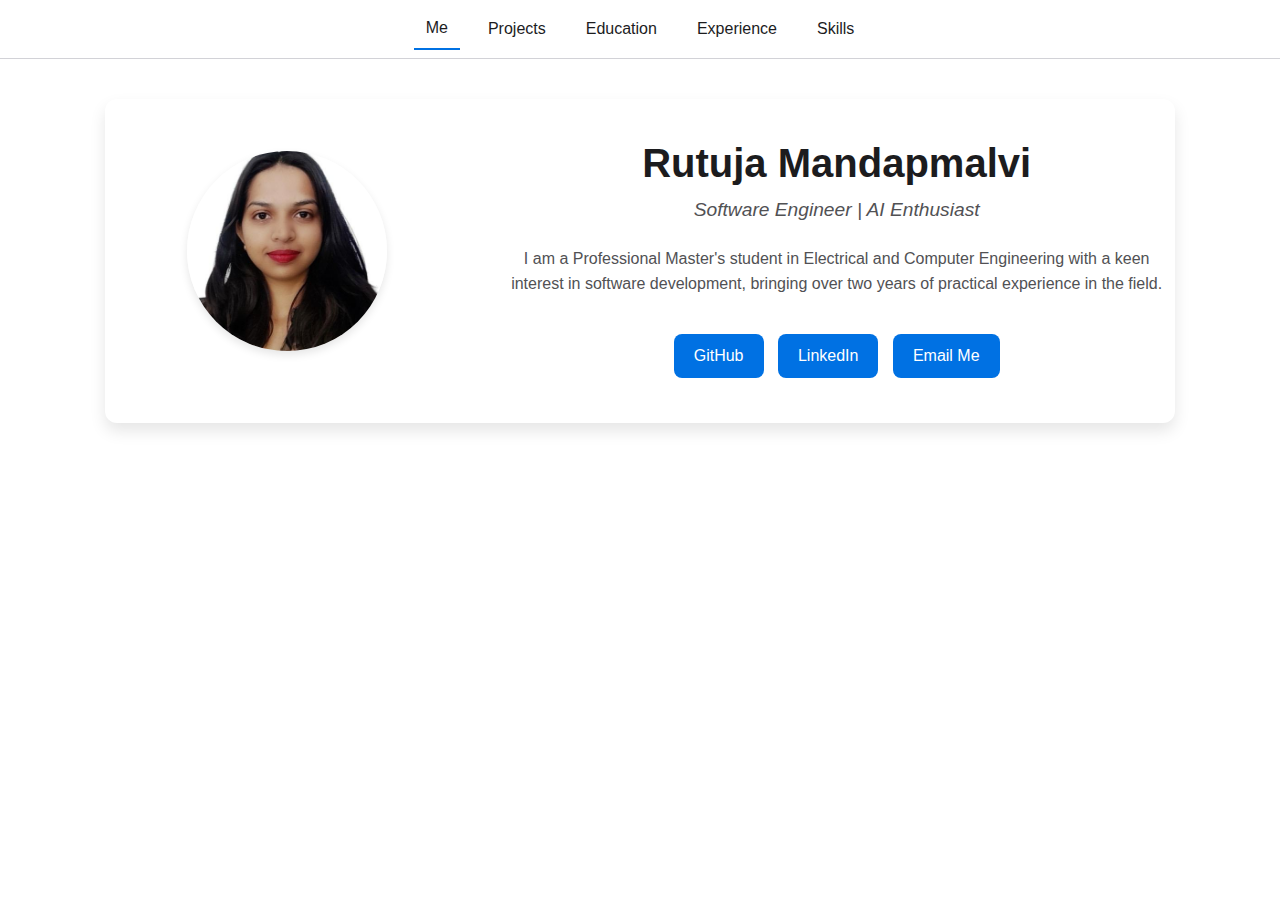
==== index.html @ fc2d43c4 "Initial commit" ====
<!DOCTYPE html>
<html lang="en">
<head>
    <meta charset="UTF-8">
    <title>My Portfolio</title>
    <link rel="stylesheet" href="css/style.css">
    <link rel="stylesheet" href="https://maxcdn.bootstrapcdn.com/bootstrap/4.0.0/css/bootstrap.min.css">
</head>

<body>

    <nav class="navbar">
        <ul class="nav" id="myTab" role="tablist">
            <li class="nav-item">
                <a class="nav-link active" id="me-tab" data-bs-toggle="tab" href="#me" role="tab">Me</a>
            </li>
            <li class="nav-item">
                <a class="nav-link" id="projects-tab" data-bs-toggle="tab" href="#projects" role="tab">Projects</a>
            </li>
            <li class="nav-item">
                <a class="nav-link" id="education-tab" data-bs-toggle="tab" href="#education" role="tab">Education</a>
            </li>
            <li class="nav-item">
                <a class="nav-link" id="experience-tab" data-bs-toggle="tab" href="#experience" role="tab">Experience</a>
            </li>
            <li class="nav-item">
                <a class="nav-link" id="skills-tab" data-bs-toggle="tab" href="#skills" role="tab">Skills</a>
            </li>
        </ul>
    </nav>
    <div class="container">
        <div class="tab-content mt-4" id="myTabContent">
            <div class="tab-pane fade show active" id="me" role="tabpanel">
                <div class="content">
                    <div class="row align-items-center">
                        <div class="col-md-4 text-center">
                            <img src="images/portfolio.jpeg" alt="Rutuja Mandapmalvi" class="profile-img">
                        </div>
                        <div class="col-md-8">
                            <h1>Rutuja Mandapmalvi</h1>
                            <p class="designation">Software Engineer | AI Enthusiast</p>
                            <p>I am a Professional Master's student in Electrical and Computer Engineering with a keen interest in software development, bringing over two years of practical experience in the field.</p>
                            <div class="mt-3">
                                <a href="https://github.com/1234567890925" class="button" target="_blank">GitHub</a>
                                <a href="https://www.linkedin.com/in/rutuja-mandapmalvi/" class="button" target="_blank">LinkedIn</a>
                                <a href="mailto:rutujm@uw.edu" class="button">Email Me</a>
                            </div>
                        </div>
                    </div>
                </div>
            </div>

            <!-- Projects Tab -->
            <div class="tab-pane fade" id="projects" role="tabpanel">
                <div class="row justify-content-center">
                    <div class="col-sm-12 col-md-4">
                        <div class="card mb-4">
                            <img src="images/f1-logo.png" class="img-fluid rounded-start" alt="F1-GPT">
                            <div class="card-body">
                                <h5 class="card-title">F1-GPT</h5>
                                <p class="card-text">A chatbot using OpenAI models for answering queries related to Formula 1 motorsport.</p>
                                <p><strong>Technologies:</strong> Next.js, OpenAI, DataStax</p>
                                <a href="https://github.com/1234567890925/f1gpt" target="_blank" class="btn btn-primary">View Project</a>
                            </div>
                        </div>
                    </div>
                    <div class="col-sm-12 col-md-4">
                        <div class="card mb-4">
                            <img src="images/food-cal.jpg" class="img-fluid rounded-start" alt="Food Estimation">
                            <div class="card-body">
                                <h5 class="card-title">Food Calories Estimation</h5>
                                <p class="card-text">Image processing techniques to estimate food calorie count using CNN models.</p>
                                <p><strong>Technologies:</strong> Python, CNN, OpenCV</p>
                            </div>
                        </div>
                    </div>
                </div>
            </div>

            <!-- Education Tab -->
            <div class="tab-pane fade" id="education" role="tabpanel">
                <div class="education-section">
                    <div class="degree">
                        <h2>Professional Masters in Computer Engineering</h2>
                        <h3>University of Washington</h3>
                        <p class="date">Expected: August 2026</p>
                        <p><strong>GPA:</strong> 4.0</p>
                        <p><strong>Coursework: </strong>Machine Learning for Cybersecurity(WI25), Advanced Data Structures And Algorithms,
                            Introduction to Database Systems(WI25)</p>
                    </div>
                    <div class="degree">
                        <h2>Bachelor of Computer Engineering</h2>
                        <h3>University of Pune</h3>
                        <p class="date">September 2018 - April 2022</p>
                        <p><strong>GPA:</strong> 3.6</p>
                        <p><strong>Coursework: </strong>Software Computing and Optimal Algorithm, Software Testing and QA, Software Engineering and
                            Project Management, Cloud Computing</p>
                    </div>
                </div>
            </div>

            <!-- Experience Tab -->
            <div class="tab-pane fade" id="experience" role="tabpanel">
                <div class="row d-flex flex-nowrap justify-content-center">
                    <!-- Persistent Systems Experience -->
                    <div class="col-md-4">
                        <div class="card mb-4">
                            <img src="images/Persistent.jpg" class="img-fluid rounded-start" alt="Persistent Systems">
                            <div class="card-body">
                                <h5 class="card-title">Persistent Systems Limited</h5>
                                <p class="card-text">Worked as a Software Engineer specializing in backend development, frontend solutions, and cloud integration.</p>
                                <p><strong>Technologies:</strong> JavaScript, NodeJS, ExpressJS, ReactJS, Jenkins, Postman, SQL, AWS</p>
                                <p><strong>Duration:</strong> January 2022 - March 2024</p>
                                <a href="persistent.html" class="btn btn-primary">Read More</a>
                            </div>
                        </div>
                    </div>
                
                    <!-- Accenture Experience -->
                    <div class="col-md-4">
                        <div class="card mb-4">
                            <img src="images/Accenture.png" class="img-fluid rounded-start" alt="Accenture">
                            <div class="card-body">
                                <h5 class="card-title">Accenture</h5>
                                <p class="card-text">Packaged App Development Analyst</p>
                                <p><strong>Technologies:</strong> JavaScript, NodeJS, ExpressJS, AWS</p>
                                <p><strong>Duration:</strong> May 2024 - September 2024</p>
                                <a href="accenture.html" class="btn btn-primary">Read More</a>
                            </div>
                        </div>
                    </div>
                
                    <!-- University of Washington Experience -->
                    <div class="col-md-4">
                        <div class="card mb-4">
                            <img src="images/uw.png" class="img-fluid rounded-start" alt="University of Washington">
                            <div class="card-body">
                                <h5 class="card-title">University of Washington</h5>
                                <p class="card-text">Working as a Student Associate</p>
                                <p><strong>Duration:</strong> October 2024 - Present</p>
                                <a href="uw.html" class="btn btn-primary">Read More</a>
                            </div>
                        </div>
                    </div>
                </div>
            </div>

            <div class="tab-content mt-3" id="myTabContent">
                <!-- Skills Tab Content -->
                <div class="tab-pane fade" id="skills" role="tabpanel" aria-labelledby="skills-tab">            
                    <div class="skills-section">
                        <div class="row">
                            <!-- Frontend Skills -->
                            <div class="col-md-6">
                                <h3>Language</h3>
                                <p>Python, JavaScript, HTML, CSS, SQL</p>
                            </div>
                            <!-- Backend Skills -->
                            <div class="col-md-6">
                                <h3>Backend</h3>
                                <p>NodeJS, ExpressJS, NextJS, Jenkins, Postman, Git</p>
                            </div>
                            <!-- Programming Concepts -->
                            <div class="col-md-6">
                                <h3>Concepts</h3>
                                <p>DBMS, OOPs, DSA, RESTful API</p>
                            </div>
                            <!-- Database Technologies -->
                            <div class="col-md-6">
                                <h3>Database Technologies</h3>
                                <p>MySQL, ReactJS</p>
                            </div>
                            <!-- Cloud Technologies -->
                            <div class="col-md-6">
                                <h3>Cloud Technologies</h3>
                                <p>AWS</p>
                            </div>
                        </div>
                    </div>
                </div>
            </div>
            
            <!-- Only Include One Bootstrap Script (Preferably Bootstrap 5) -->
            <script src="https://cdn.jsdelivr.net/npm/bootstrap@5.3.0/dist/js/bootstrap.bundle.min.js"></script>
            
            <!-- Fix jQuery Tab Switching -->
            <script>
                $(document).ready(function(){
                    $('#myTab a').click(function (e) {
                        e.preventDefault();
                        $(this).tab('show');
                    });
                });
            </script>            
</body>
</html>
---- css/style.css ----
/* Global Styles */
body {
    font-family: -apple-system, BlinkMacSystemFont, 'Segoe UI', Roboto, 'Helvetica Neue', Arial, sans-serif;
    color: #1c1c1e; /* Dark gray text */
    background-color: #f5f5f7; /* Light gray background */
    margin: 0;
    padding: 0;
}

/* Navbar */
.navbar {
    background-color: #ffffff; /* White background */
    border-bottom: 1px solid #d2d2d7; /* Subtle bottom border */
    padding: 10px 0;
    position: sticky;
    top: 0;
    z-index: 1000;
}

/* Center the Navbar Links */
.navbar .nav {
    display: flex;
    justify-content: center;
    align-items: center;
    flex-wrap: nowrap;
    width: 100%;
    padding: 0;
    margin: 0;
    list-style: none;
}

/* Navbar Links */
.navbar .nav-link {
    color: #1c1c1e; /* Dark gray text */
    font-size: 1rem;
    text-decoration: none;
    padding: 8px 12px;
    margin: 0 8px;
    transition: color 0.2s ease;
}

.navbar .nav-link:hover {
    color: #0071e3; /* Apple blue hover effect */
}

/* Active Tab */
.navbar .nav-link.active {
    border-bottom: 2px solid #0071e3; /* Blue underline for active tab */
}

/* Tab Content */
.tab-content {
    max-width: 1200px;
    margin: 40px auto;
    padding: 0 20px;
}

.tab-content h1, .tab-content h2, .tab-content h3, .tab-content h4, .tab-content h5, .tab-content h6 {
    font-weight: 600;
    color: #1c1c1e;
}

.tab-content p {
    line-height: 1.6;
    color: #515154;
}

/* Project Cards */
.project-link {
    text-decoration: none;
}

.card {
    background-color: #ffffff;
    border: 1px solid #d2d2d7;
    border-radius: 12px;
    overflow: hidden;
    transition: transform 0.3s ease, box-shadow 0.3s ease;
    text-align: left;
    margin: 20px;
    max-width: 320px;
}

.card:hover {
    transform: translateY(-5px);
    box-shadow: 0 10px 20px rgba(0, 0, 0, 0.1);
}

.card img {
    width: 100%;
    height: auto;
}

.card-body {
    padding: 20px;
}

.card-title {
    font-size: 1.1rem;
    font-weight: 600;
    margin-bottom: 10px;
    color: #1c1c1e;
}

.card-text {
    color: #515154;
    font-size: 0.9rem;
    line-height: 1.4;
}

/* Center Project Cards */
#projects .row {
    display: flex;
    justify-content: center;
    flex-wrap: wrap;
}

/* Buttons (if any) */
.button {
    display: inline-block;
    background-color: #0071e3;
    color: #ffffff;
    padding: 12px 24px;
    border-radius: 8px;
    text-decoration: none;
    font-size: 1rem;
    transition: background-color 0.2s ease;
}

.button:hover {
    background-color: #005bb5;
}

/* Responsive Adjustments */
@media (max-width: 768px) {
    .navbar .nav-link {
        margin: 0 5px;
        font-size: 0.9rem;
        padding: 8px 10px;
    }

    .tab-content {
        margin: 20px auto;
        padding: 0 15px;
    }

    .card {
        margin: 15px auto;
        max-width: 90%;
    }
}
/* Existing CSS */

/* ... [Your existing CSS] ... */

/* New CSS to center content */

/* Center content in the Me tab */
.content {
    max-width: 800px;
    margin: 0 auto;
    text-align: center;
}

/* Center content in the Education tab */
.education-section {
    max-width: 800px;
    margin: 0 auto;
}

/* Center content in the Experience tab */
.timeline {
    max-width: 800px;
    margin: 0 auto;
}

/* Center content in the Skills tab */
.skills-section {
    max-width: 800px;
    margin: 0 auto;
}

/* Center the content within the row */
.skills-section .row {
    display: flex;
    flex-wrap: wrap;
    justify-content: center;
}

/* Center text within columns */
.skills-section .col-md-6 {
    text-align: center;
}

.row.align-items-center {
    display: flex;
    flex-wrap: nowrap;
    align-items: center;
}

.col-md-8 {
    display: flex;
    flex-direction: column;
    justify-content: flex-start;
}

/* Project Cards */
.card {
    background-color: #ffffff;
    border: 1px solid #d2d2d7;
    border-radius: 12px;
    overflow: hidden;
    transition: transform 0.3s ease, box-shadow 0.3s ease;
    text-align: left;
    margin: 10px auto;
    max-width: 100%;
    min-height: 350px; /* Ensures a minimum height */
    display: flex;
    flex-direction: column;
    flex-shrink: 0;
}

.card:hover {
    transform: translateY(-5px);
    box-shadow: 0 10px 20px rgba(0, 0, 0, 0.1);
}

.card img {
    width: 100%;
    height: auto;
}

.card-body {
    padding: 20px;
}

.card-title {
    font-size: 1.25rem;
    font-weight: 600;
    margin-bottom: 15px;
    color: #1c1c1e;
}

.card-text {
    color: #515154;
    font-size: 1rem;
    line-height: 1.5;
}

/* Button Styles */
.btn-primary {
    background-color: #0071e3;
    border: none;
    padding: 6px 12px;
    font-size: 0.9rem;
    border-radius: 8px;
    transition: background-color 0.2s ease;
}

.btn-primary:hover {
    background-color: #005bb5;
}
.timeline-icon img {
    max-width: 100px;
    max-height: 100px;
    width: auto;
    height: auto;
    display: block;
    margin: 0 auto;
}
/* Profile Image Styling */
.profile-img {
    width: 200px;
    height: 200px;
    border-radius: 50%; /* Circular Image */
    object-fit: cover;
    display: block;
    margin: 0 auto 20px auto; /* Center the image and add bottom margin */
    box-shadow: 0 4px 8px rgba(0, 0, 0, 0.1); /* Optional: Add a subtle shadow */
}

/* Designation Style */
.designation {
    font-size: 1.2rem;
    color: #666666;
    font-style: italic;
    margin-bottom: 20px;
}

/* Button Styling for Social Links */
.button {
    display: inline-block;
    background-color: #0071e3;
    color: #ffffff;
    padding: 10px 20px;
    border-radius: 8px;
    text-decoration: none;
    font-size: 1rem;
    margin: 5px 5px; /* Adjusted for better spacing */
    transition: background-color 0.2s ease;
}

.button:hover {
    background-color: #005bb5;
}

/* Ensure content is styled appropriately */
.content {
    max-width: 1200px; /* Adjusted to match container */
    margin: 40px auto;
    padding: 20px;
    background-color: #ffffff;
    border-radius: 12px;
    box-shadow: 0 8px 16px rgba(0, 0, 0, 0.1);
}

/* Responsive Adjustments for the Me Tab */
@media (max-width: 768px) {
    .profile-img {
        width: 150px;
        height: 150px;
        margin-bottom: 15px;
    }

    .designation {
        font-size: 1rem;
    }

    .button {
        padding: 8px 16px;
        font-size: 0.9rem;
        margin: 5px 3px;
    }
}

/* Enhanced Content Styling */
.content {
    max-width: 1200px; /* Adjusted to match container */
    margin: 40px auto;
    padding: 40px 20px; /* Increased top padding */
    background-color: #ffffff;
    border-radius: 12px;
    box-shadow: 0 8px 16px rgba(0, 0, 0, 0.1);
    position: relative; /* Ensures that the padding adds space inside the border */
}

/* Responsive Adjustments for the Me Tab */
@media (max-width: 768px) {
    .profile-img {
        width: 150px;
        height: 150px;
        margin-bottom: 15px;
    }

    .designation {
        font-size: 1rem;
    }

    .button {
        padding: 8px 16px;
        font-size: 0.9rem;
        margin: 5px 3px;
    }

    .content {
        padding: 20px 15px; /* Reduced padding for smaller screens */
    }
}

/* Project Card Images */
.card img {
    width: 100%; /* Ensures the image is responsive and fills the card */
    height: 150px; /* Set a fixed height for uniformity */
    object-fit: cover; /* Ensures the image covers the area without distorting aspect ratio */
    border-top-left-radius: 12px; /* Match the card's border-radius */
    border-top-right-radius: 12px;
}
@media (max-width: 768px) {
    .card img {
        height: 100px; /* Slightly smaller height for mobile devices */
    }
}

/* Experience Section Styling */

/* Reduce the size of logos on individual experience pages */
.experience-logo {
    width: 150px;  /* Adjust size as needed */
    height: auto;   /* Maintain aspect ratio */
    display: block;
    margin: 20px auto; /* Center the logo */
}


/* Skills Section Styling */
.skills-section {
    max-width: 1200px;
    margin: 40px auto; /* maintains horizontal centering */
    padding: 60px 20px; /* increased top padding to 60px */
    background-color: #ffffff; /* optional: adds a background color if needed */
    border-radius: 12px; /* optional: adds rounded corners */
    box-shadow: 0 8px 16px rgba(0, 0, 0, 0.1); /* optional: adds a subtle shadow for depth */
}
@media (max-width: 768px) {
    .skills-section {
        padding: 40px 15px; /* Reduced padding for smaller screens */
    }
}
/* Make the entire project card clickable */


.project-link:hover {
    text-decoration: none; /* Ensures no underline on hover */
}

.project-link .card {
    pointer-events: none; /* Prevents double-clicking when clicking buttons inside the card */
}

.project-link .btn {
    pointer-events: all; /* Allow the button inside the card to remain clickable */
}

.row {
    display: flex;
    flex-wrap: nowrap; /* Prevents wrapping */
    overflow-x: auto; /* Enables horizontal scrolling if needed */
    gap: 20px; /* Adds spacing between cards */
}

/* Set a fixed height for the project cards */
.card {
    background-color: #ffffff;
    border: 1px solid #d2d2d7;
    border-radius: 12px;
    overflow: hidden;
    transition: transform 0.3s ease, box-shadow 0.3s ease;
    text-align: left;
    margin: 10px auto;
    max-width: 100%;
    min-height: 350px; /* Ensures a minimum height */
    display: flex;
    flex-direction: column;
    flex-shrink: 0;
    height: 100%; 
}

/* Ensure card body fills the remaining space */
.card-body {
    padding: 20px;
    flex-grow: 1; /* Makes the card body expand equally */
    display: flex;
    flex-direction: column;
    justify-content: space-between; 
}

.card-body .btn {
    margin-top: auto; /* Pushes button to the bottom */
}

/* Adjust the height of the image */
.card img {
    width: 100%;
    height: 150px; /* Fixed height for consistency */
    object-fit: cover;
    border-top-left-radius: 12px;
    border-top-right-radius: 12px;
}
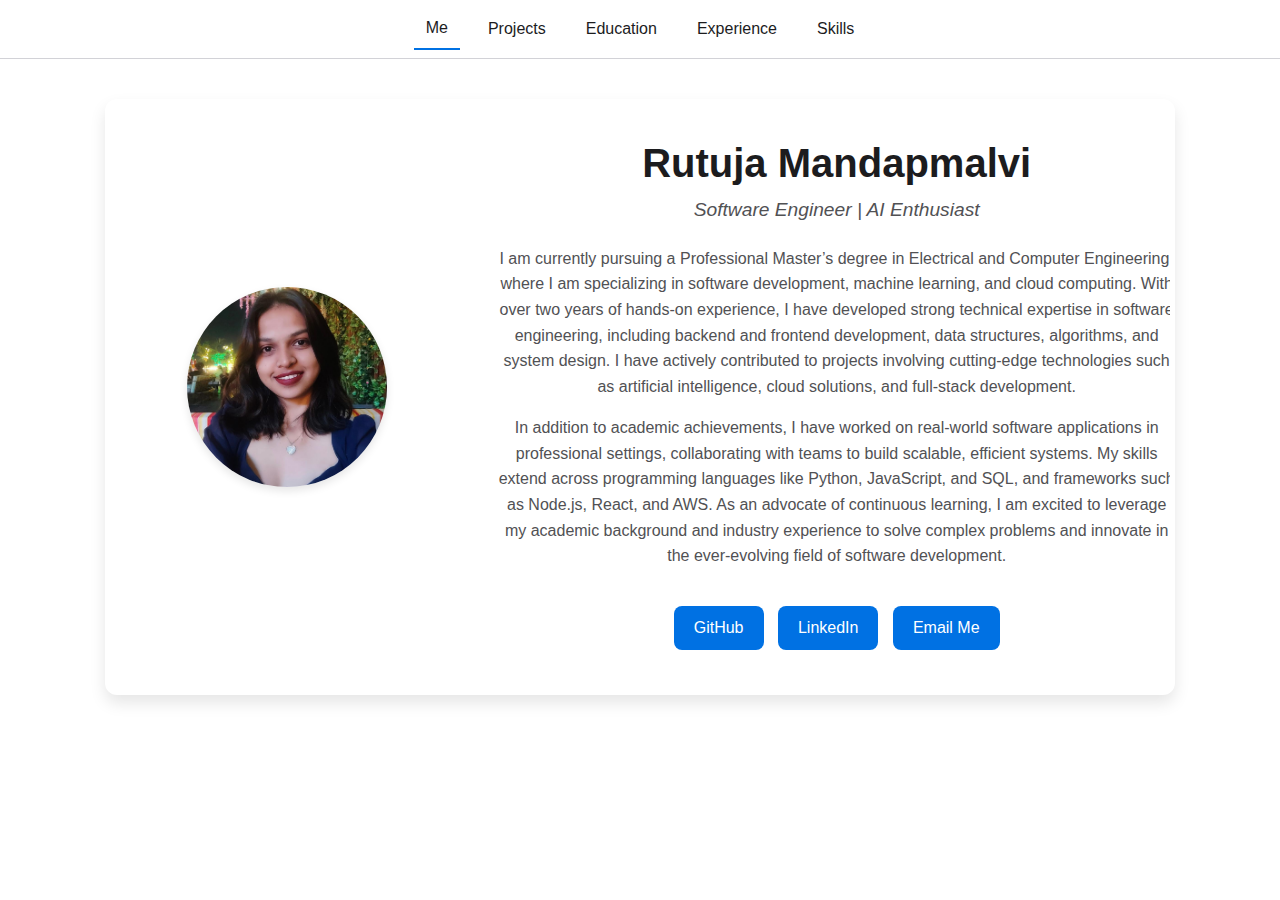
==== commit 21ffafad: "Bio update" ====
--- a/index.html
+++ b/index.html
@@ -39,7 +39,8 @@
                         <div class="col-md-8">
                             <h1>Rutuja Mandapmalvi</h1>
                             <p class="designation">Software Engineer | AI Enthusiast</p>
-                            <p>I am a Professional Master's student in Electrical and Computer Engineering with a keen interest in software development, bringing over two years of practical experience in the field.</p>
+                            <p>I am currently pursuing a Professional Master’s degree in Electrical and Computer Engineering, where I am specializing in software development, machine learning, and cloud computing. With over two years of hands-on experience, I have developed strong technical expertise in software engineering, including backend and frontend development, data structures, algorithms, and system design. I have actively contributed to projects involving cutting-edge technologies such as artificial intelligence, cloud solutions, and full-stack development.</p>
+                            <p>In addition to academic achievements, I have worked on real-world software applications in professional settings, collaborating with teams to build scalable, efficient systems. My skills extend across programming languages like Python, JavaScript, and SQL, and frameworks such as Node.js, React, and AWS. As an advocate of continuous learning, I am excited to leverage my academic background and industry experience to solve complex problems and innovate in the ever-evolving field of software development.</p>
                             <div class="mt-3">
                                 <a href="https://github.com/1234567890925" class="button" target="_blank">GitHub</a>
                                 <a href="https://www.linkedin.com/in/rutuja-mandapmalvi/" class="button" target="_blank">LinkedIn</a>
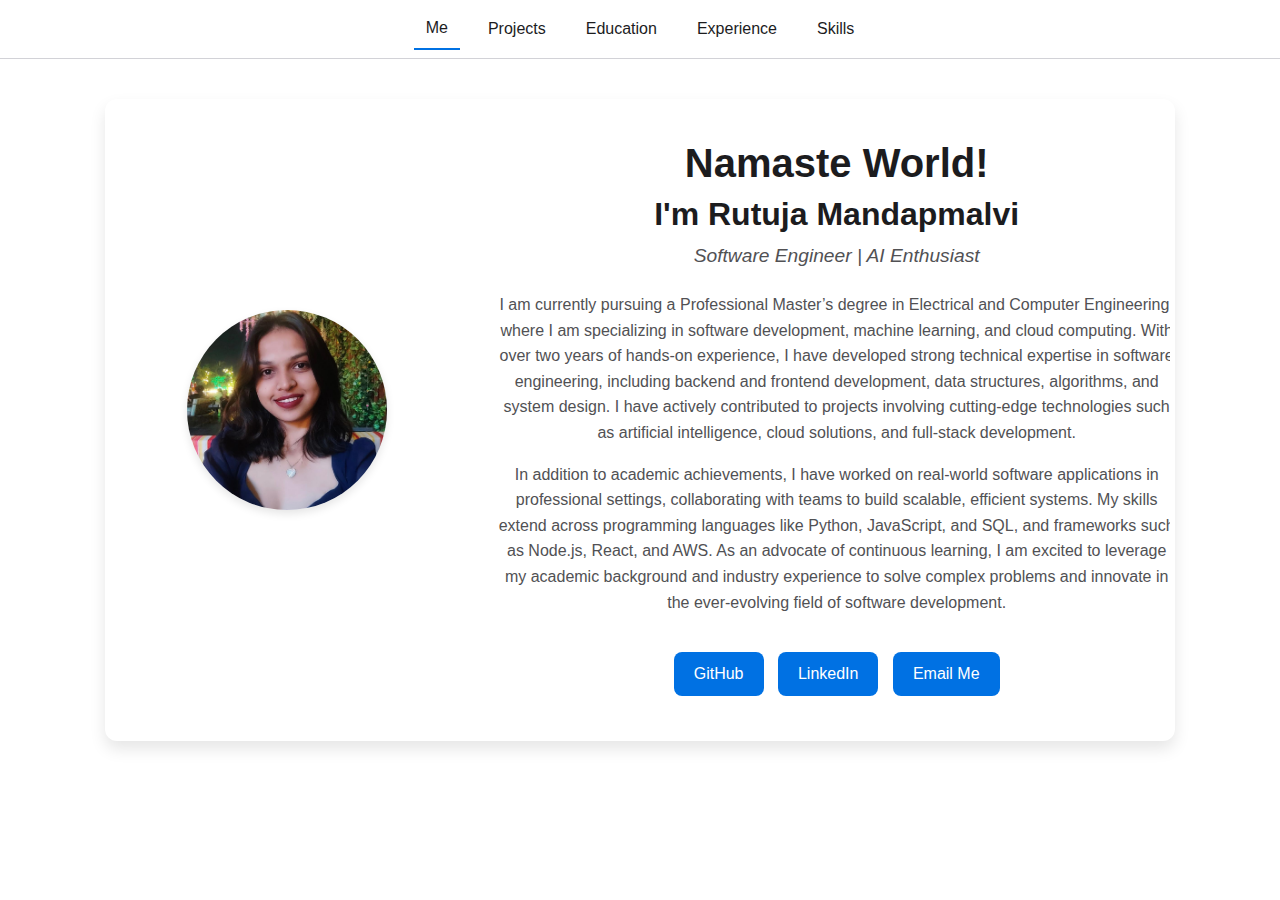
==== commit b8bee4b8: "greeting update" ====
--- a/index.html
+++ b/index.html
@@ -37,7 +37,8 @@
                             <img src="images/portfolio.jpeg" alt="Rutuja Mandapmalvi" class="profile-img">
                         </div>
                         <div class="col-md-8">
-                            <h1>Rutuja Mandapmalvi</h1>
+                            <h1>Namaste World! </h1>
+                            <h2>I'm Rutuja Mandapmalvi</h2>
                             <p class="designation">Software Engineer | AI Enthusiast</p>
                             <p>I am currently pursuing a Professional Master’s degree in Electrical and Computer Engineering, where I am specializing in software development, machine learning, and cloud computing. With over two years of hands-on experience, I have developed strong technical expertise in software engineering, including backend and frontend development, data structures, algorithms, and system design. I have actively contributed to projects involving cutting-edge technologies such as artificial intelligence, cloud solutions, and full-stack development.</p>
                             <p>In addition to academic achievements, I have worked on real-world software applications in professional settings, collaborating with teams to build scalable, efficient systems. My skills extend across programming languages like Python, JavaScript, and SQL, and frameworks such as Node.js, React, and AWS. As an advocate of continuous learning, I am excited to leverage my academic background and industry experience to solve complex problems and innovate in the ever-evolving field of software development.</p>
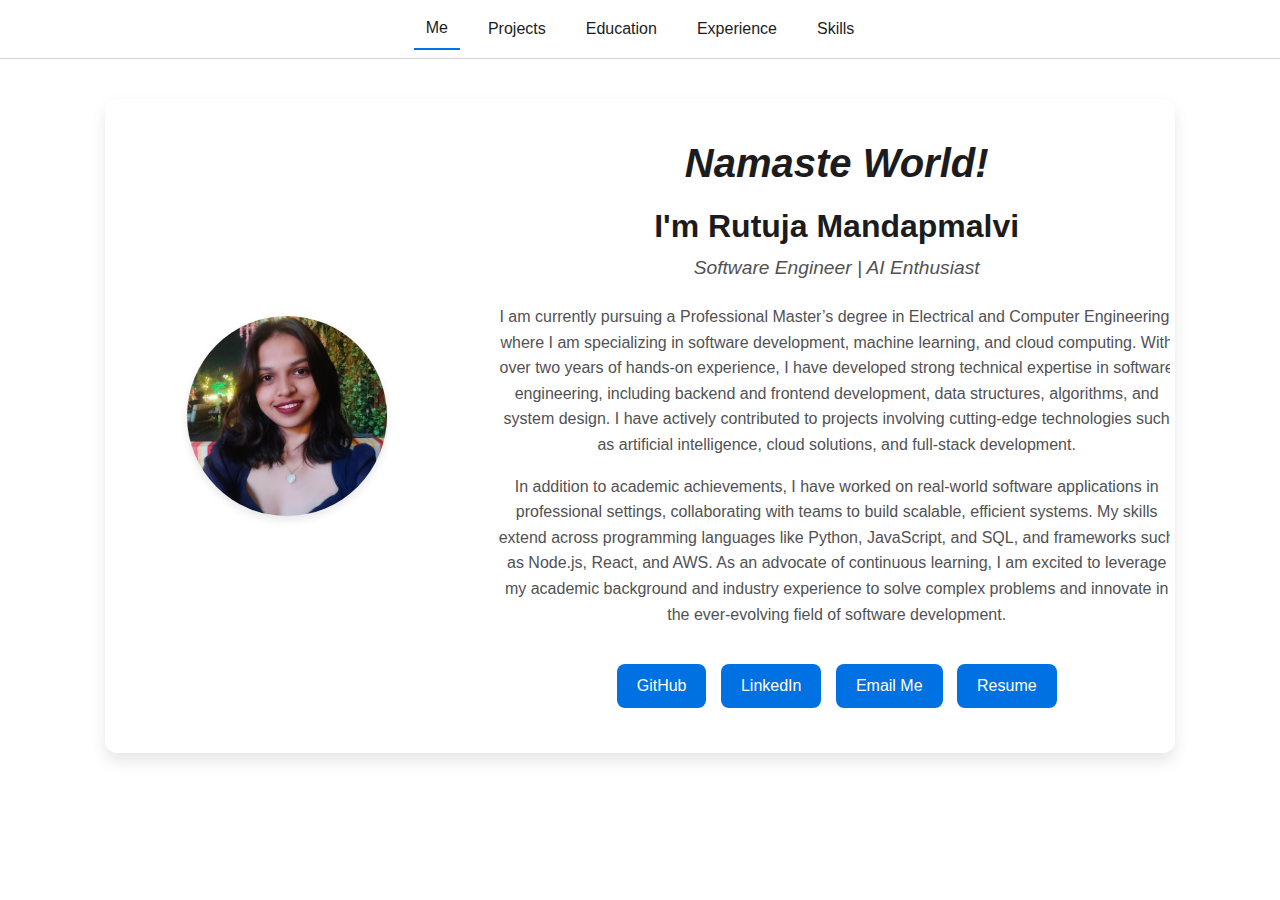
==== commit a29a4a97: "updating resume" ====
--- a/index.html
+++ b/index.html
@@ -37,7 +37,7 @@
                             <img src="images/portfolio.jpeg" alt="Rutuja Mandapmalvi" class="profile-img">
                         </div>
                         <div class="col-md-8">
-                            <h1>Namaste World! </h1>
+                            <h1 class = "greeting">Namaste World! </h1>
                             <h2>I'm Rutuja Mandapmalvi</h2>
                             <p class="designation">Software Engineer | AI Enthusiast</p>
                             <p>I am currently pursuing a Professional Master’s degree in Electrical and Computer Engineering, where I am specializing in software development, machine learning, and cloud computing. With over two years of hands-on experience, I have developed strong technical expertise in software engineering, including backend and frontend development, data structures, algorithms, and system design. I have actively contributed to projects involving cutting-edge technologies such as artificial intelligence, cloud solutions, and full-stack development.</p>
@@ -46,6 +46,7 @@
                                 <a href="https://github.com/1234567890925" class="button" target="_blank">GitHub</a>
                                 <a href="https://www.linkedin.com/in/rutuja-mandapmalvi/" class="button" target="_blank">LinkedIn</a>
                                 <a href="mailto:rutujm@uw.edu" class="button">Email Me</a>
+                                <a href="assests/resume_main.pdf" class="button" download="resume_main.pdf">Resume</a>
                             </div>
                         </div>
                     </div>
--- a/css/style.css
+++ b/css/style.css
@@ -287,6 +287,12 @@
     margin-bottom: 20px;
 }
 
+.greeting{
+    color: purple;
+    font-style: italic;
+    margin-bottom: 20px;  
+}
+
 /* Button Styling for Social Links */
 .button {
     display: inline-block;
